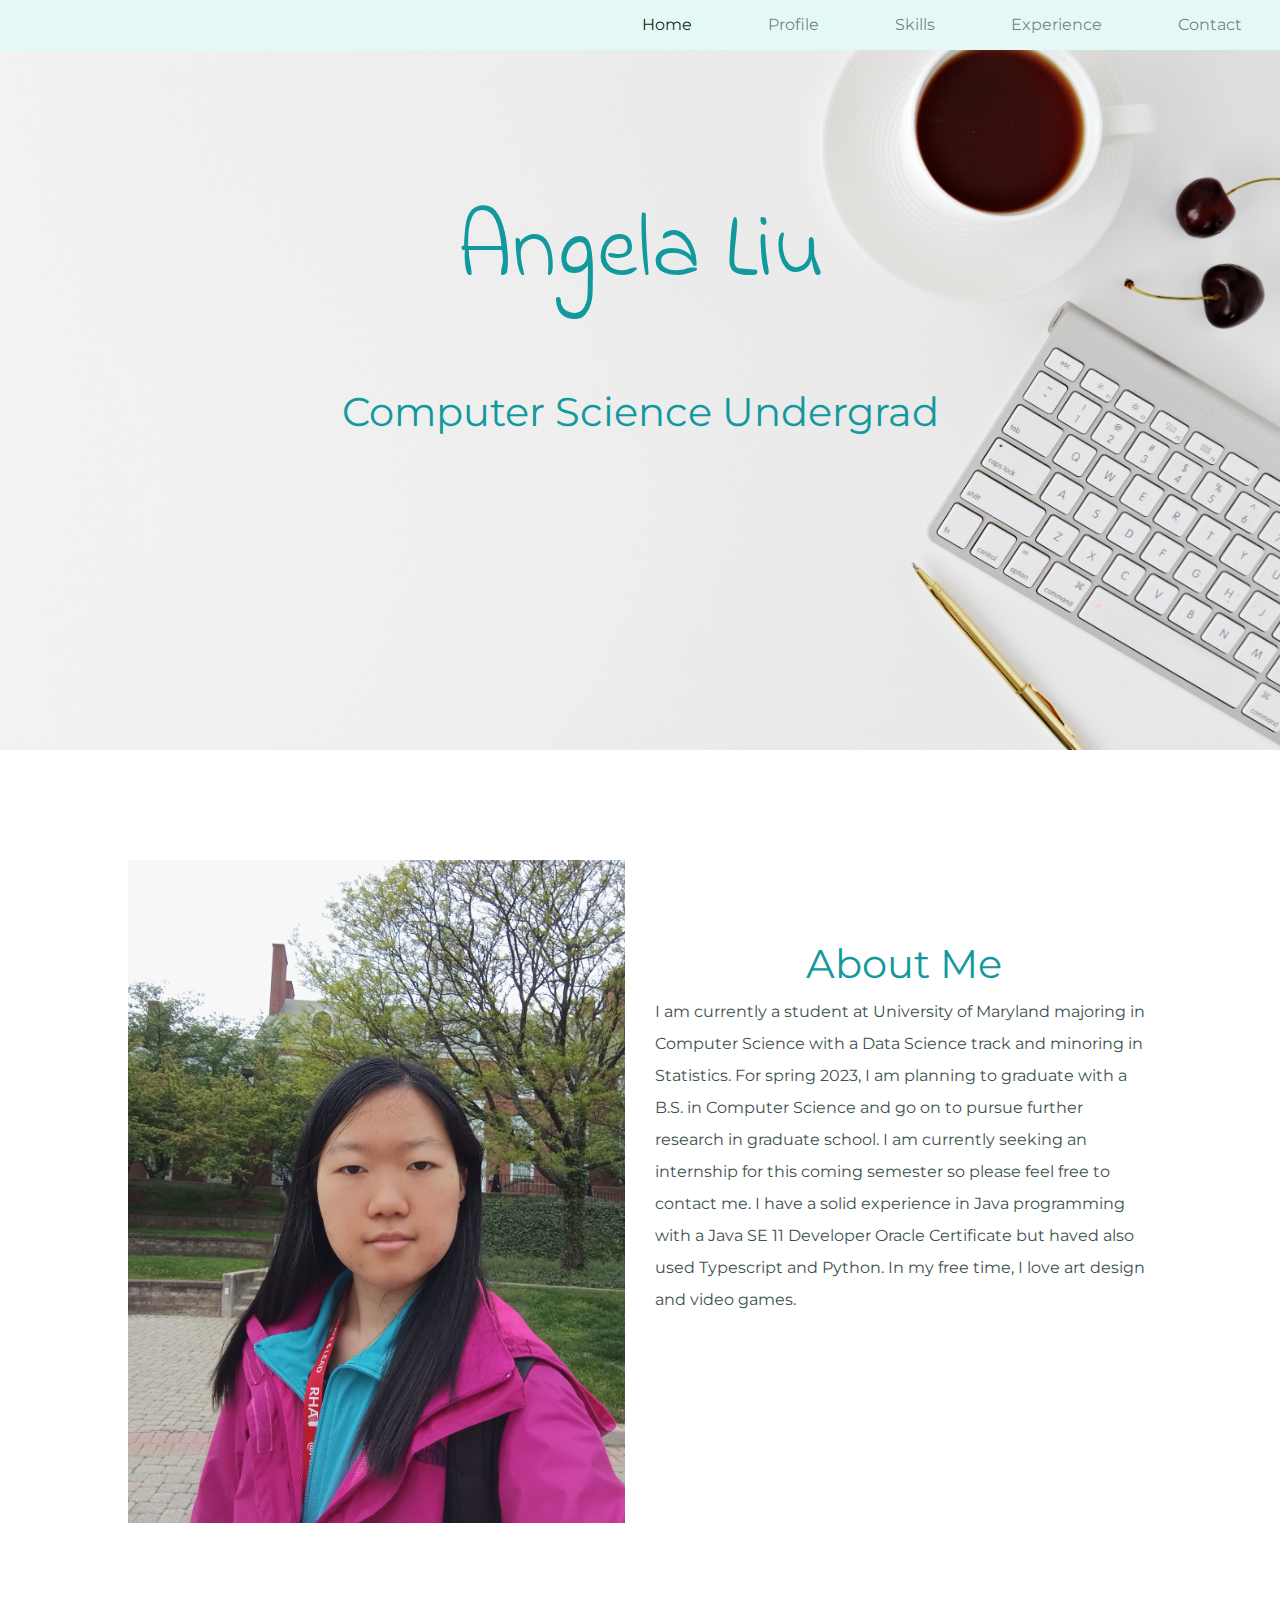
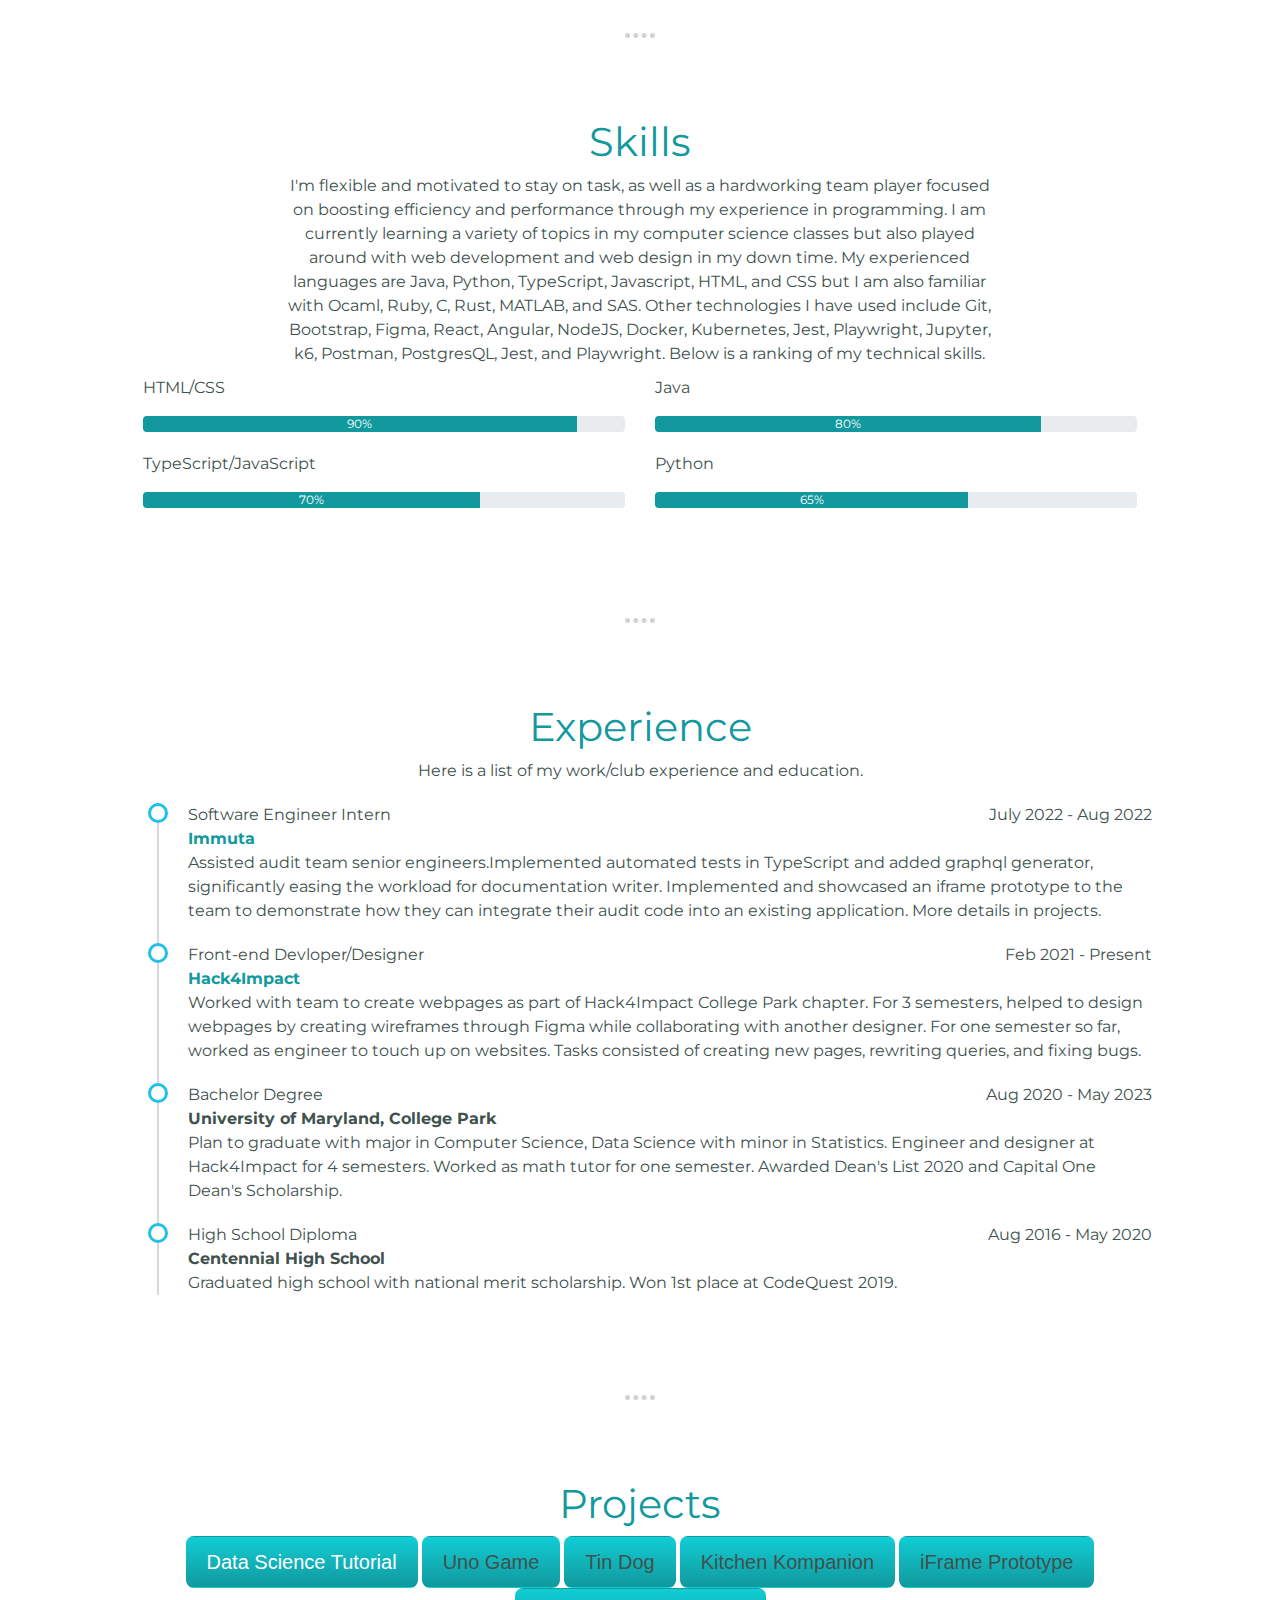
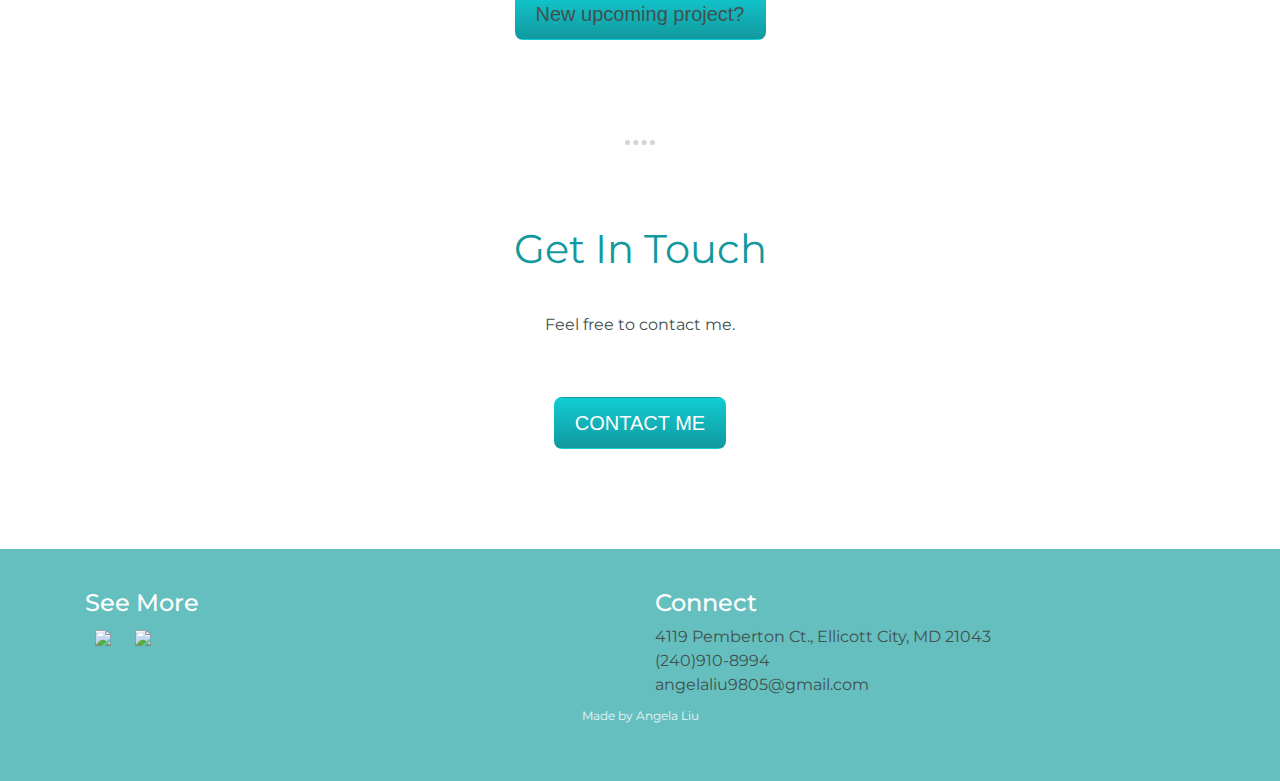
==== index.html @ 848d84c1 "touchups" ====
<!DOCTYPE html>
<html lang="en" dir="ltr">
  <head>
    <meta charset="utf-8">
    <title>Angela Liu</title>
    <link rel="stylesheet" href="https://cdn.jsdelivr.net/npm/bootstrap@4.0.0/dist/css/bootstrap.min.css" integrity="sha384-Gn5384xqQ1aoWXA+058RXPxPg6fy4IWvTNh0E263XmFcJlSAwiGgFAW/dAiS6JXm" crossorigin="anonymous">
    <link rel="stylesheet" href="css/styles.css">
    <link rel="icon" href="favicon.ico">
    <link href="https://fonts.googleapis.com/css2?family=Indie+Flower&family=Montserrat&display=swap" rel="stylesheet">
  </head>
  <body>
    <nav class="navbar fixed-top navbar-expand-lg navbar-light bg-light">
      <button class="navbar-toggler" type="button" data-toggle="collapse" data-target="#navbarNavDropdown" aria-controls="navbarNavDropdown" aria-expanded="false" aria-label="Toggle navigation">
        <span class="navbar-toggler-icon"></span>
      </button>
      <div class="collapse navbar-collapse" id="navbarNavDropdown">
        <ul class="navbar-nav ml-auto">
          <li class="nav-item active">
            <a class="nav-link" href="#top-container">Home <span class="sr-only">(current)</span></a>
          </li>
          <li class="nav-item">
            <a class="nav-link" href="#profile">Profile</a>
          </li>
          <li class="nav-item">
            <a class="nav-link" href="#skills">Skills</a>
          </li>
          <li class="nav-item">
            <a class="nav-link" href="#experience">Experience</a>
          </li>
          <li class="nav-item">
            <a class="nav-link" href="#contact-me">Contact</a>
          </li>
        </ul>
      </div>
    </nav>
    <div id="top-container">
      <h1>Angela Liu</h1>
      <h2>Computer Science Undergrad</h2>
    </div>
    <div id="middle-container">
      <div id="profile">
        <div class="row">
            <div class="col language">
              <img class="avatar" src="images/profile.jpg" alt="">
            </div>
            <div class="col language">
              <h2>About Me</h2>
        <p>
          I am currently a student at University of Maryland majoring in Computer Science with a Data Science track and minoring in Statistics. For spring 2023, I am planning to graduate with a B.S. in Computer Science and go on to pursue further research in graduate school. I am currently seeking an internship for this coming semester so please feel free to contact me. I have a solid experience in Java programming with a Java SE 11 Developer Oracle Certificate but haved also used Typescript and Python. In my free time, I love art design and video games.
        </p>
            </div>
          </div>
        
        
      </div>
      <hr>
      <div id="skills">
        <h2>Skills</h2>
        <p class="shrink">I'm flexible and motivated to stay on task, as well as a hardworking team player focused on boosting efficiency and performance through my experience in programming. I am currently learning a variety of topics in my computer science classes but also played around with web development and web design in my down time. My experienced languages are Java, Python, TypeScript, Javascript, HTML, and CSS but I am also familiar with Ocaml, Ruby, C, Rust, MATLAB, and SAS. Other technologies I have used include Git, Bootstrap, Figma, React, Angular, NodeJS, Docker, Kubernetes, Jest, Playwright, Jupyter, k6, Postman, PostgresQL, Jest, and Playwright. Below is a ranking of my technical skills.</p>
        <div class="container">
          <div class="row">
            <div class="col language">
              <p>HTML/CSS</p>
              <div class="progress">
                <div class="progress-bar" role="progressbar" style="width: 90%;" aria-valuenow="25" aria-valuemin="0" aria-valuemax="100">90%</div>
              </div>
            </div>
            <div class="col language">
              <p>Java</p>
              <div class="progress">
                <div class="progress-bar" role="progressbar" style="width: 80%;" aria-valuenow="25" aria-valuemin="0" aria-valuemax="100">80%</div>
              </div>
            </div>
          </div>
          <div class="row">
            <div class="col language">
              <p>TypeScript/JavaScript</p>
              <div class="progress">
                <div class="progress-bar" role="progressbar" style="width: 70%;" aria-valuenow="25" aria-valuemin="0" aria-valuemax="100">70%</div>
              </div>
            </div>
            <div class="col language">
              <p>Python</p>
              <div class="progress">
                <div class="progress-bar" role="progressbar" style="width: 65%;" aria-valuenow="25" aria-valuemin="0" aria-valuemax="100">65%</div>
              </div>
            </div>
          </div>
        </div>
        <hr>
        <!-- <div class="skill-row">
          <img class="art" src="images/web-design.png" alt="">
          <h3>Art/Design</h3>
          <p class="art-descr">Lorem ipsum dolor sit amet, quis in duis, iaculis id felis. Consectetuer vestibulum, nunc urna lectus, erat ligula. Hendrerit nam, lectus ante, ut lorem eros.</p>
        </div>
        <div class="skill-row">
          <img class="game" src="images/game-console.png" alt="">
          <h3>Video Games</h3>
          <p class="game-descr">Lorem ipsum dolor sit amet, mauris sed consectetuer. Etiam et eu, bibendum interdum, lacus quis mauris. Curabitur wisi, quisque vel eu, rutrum nam.</p>
        </div> -->
        <div id="experience">
          <h2>Experience</h2>
          <p>Here is a list of my work/club experience and education.</p>
          <ul class="timeline">
            <li>
              <a>Software Engineer Intern</a>
              <a class="float-right">July 2022 - Aug 2022</a>
              <br>
              <a href="https://www.immuta.com/"><b>Immuta</b></a>
              <p>Assisted audit team senior engineers.Implemented automated tests in TypeScript and added graphql generator, significantly easing the workload for documentation writer. Implemented and showcased an iframe prototype to the team to demonstrate how they can integrate their audit code into an existing application. More details in projects.</p>
            </li>
            <li>
              <a>Front-end Devloper/Designer</a>
              <a class="float-right">Feb 2021 - Present</a>
              <br>
              <a href="https://umd.hack4impact.org/"><b>Hack4Impact</b></a>
              <p>Worked with team to create webpages as part of Hack4Impact College Park chapter. For 3 semesters, helped to design webpages by creating wireframes through Figma while collaborating with another designer. For one semester so far, worked as engineer to touch up on websites. Tasks consisted of creating new pages, rewriting queries, and fixing bugs.</p>
            </li>
            <li>
              <a>Bachelor Degree</a>
              <a class="float-right">Aug 2020 - May 2023</a>
              <br>
              <b>University of Maryland, College Park</b>
              <p>Plan to graduate with major in Computer Science, Data Science with minor in Statistics. Engineer and designer at Hack4Impact for 4 semesters. Worked as math tutor for one semester. Awarded Dean's List 2020 and Capital One Dean's Scholarship.</p>
            </li>
            <li>
              <a>High School Diploma</a>
              <a class="float-right">Aug 2016 - May 2020</a>
              <br>
              <b>Centennial High School</b>
              <p>Graduated high school with national merit scholarship. Won 1st place at CodeQuest 2019.</p>
            </li>
          </ul>
        </div>
      </div>
      <hr>
      <div id="projects">
        <h2>Projects</h2>
        <a class="btn" href="https://al118.github.io/">Data Science Tutorial</a>
        <a class="btn">Uno Game</a>
        <a class="btn">Tin Dog</a>
        <a class="btn">Kitchen Kompanion</a>
        <a class="btn">iFrame Prototype</a>
        <a class="btn">New upcoming project?</a>
      </div>
      <hr>
      <div id="contact-me">
        <h2>Get In Touch</h2>
        <p class="split">Feel free to contact me.</p>
        <a class="btn" href="mailto:angelaliu9805@gmail.com">CONTACT ME</a>
      </div>
    </div>

    <div id="bottom-container">
      <div class="container left-align">
        <div class="row">
          <div class="col">
            <h4>See More</h4>
            <a class="footer-link" href="https://www.linkedin.com/in/angela-liu-601025204"><img src="images/linkedin.png" style="width:50px"></a>
            <a class="footer-link" href="https://github.com/aL118"><img src="images/github.png" style="width:50px"></a>
          </div>
          <div class="col">
            <h4>Connect</h4>
            <img src="images/pin.png" alt="" style="width:30px"><span>4119 Pemberton Ct., Ellicott City, MD 21043</span>
            <br>
            <img src="images/phone-call.png" alt="" style="width:30px"><span>(240)910-8994</span>
            <br>
            <img src="images/inbox.png" alt="" style="width:30px"><span>angelaliu9805@gmail.com</span>
          </div>
        </div>
      </div>
      <p class="surname">Made by Angela Liu</p>
    </div>
    <script src="https://code.jquery.com/jquery-3.2.1.slim.min.js" integrity="sha384-KJ3o2DKtIkvYIK3UENzmM7KCkRr/rE9/Qpg6aAZGJwFDMVNA/GpGFF93hXpG5KkN" crossorigin="anonymous"></script>
    <script src="https://cdn.jsdelivr.net/npm/popper.js@1.12.9/dist/umd/popper.min.js" integrity="sha384-ApNbgh9B+Y1QKtv3Rn7W3mgPxhU9K/ScQsAP7hUibX39j7fakFPskvXusvfa0b4Q" crossorigin="anonymous"></script>
    <script src="https://cdn.jsdelivr.net/npm/bootstrap@4.0.0/dist/js/bootstrap.min.js" integrity="sha384-JZR6Spejh4U02d8jOt6vLEHfe/JQGiRRSQQxSfFWpi1MquVdAyjUar5+76PVCmYl" crossorigin="anonymous"></script>
  </body>
</html>
---- css/styles.css ----
body{
  margin:0;
  text-align: center;
  font-family: 'Montserrat', sans-serif;
  color:#40514E
}
h1{
  margin: 50px auto 0 auto;
  font-family: 'Indie Flower', cursive;
  font-size: 5.625rem;
  color: #11999E;
}
h2{
  font-size:2.5em;
  font-weight:normal;
  color: #11999E;
  padding-top: 80px;
}
h3{
  color: #11999E;
}
a{
  color: #11999E;
  text-decoration: none;
}
a:hover{
  color:#EAF6F6;
}
hr{
  border-style:none;
  border-top:dotted;
  border-width:thick;
  border-color:lightgray;
  width:3%;
  margin:100px auto 0px auto;
}
.avatar{
  width:100%;
}
.art{
  width:25%;
  float:left;
  margin-right:30px;
}
.game{
  width:25%;
  float:right;
  margin-left: 30px;
}
#top-container{
  padding-top:100px;
  background-image: url('../images/desk2.jpg');
  background-repeat: no-repeat;
  background-size: 100%;
  margin-top: 50px;
  height: 700px;
}
.top-cloud{
  position:absolute;
  top:50px;
  right:100px;
  width:15%;
}
.bottom-cloud{
  position:absolute;
  left:100px;
  width:15%;
}
.skill-row{
  text-align: left;
  line-height:2;
}
.language{
  margin: 10px 0 10px 0;
}
.language p{
  text-align: left;
}
#middle-container{
  width:80%;
  margin:100px auto 100px auto;
}
.shrink{
  width:70%;
  margin:0px auto 0px auto;
}
#profile{
  margin:auto;
  line-height:2;
}
#bottom-container{
  background-color: #66BFBF;
  padding:40px 0 40px 0;
  margin-top:50px;
}
.surname{
  color: #EAF6F6;
  font-size:.75em;
  padding-top:10px;
}
.footer-link{
  font-weight:bold;
  margin:10px;
}
.btn {
  background: #11cdd4;
  background-image: -webkit-linear-gradient(top, #11cdd4, #11999e);
  background-image: -moz-linear-gradient(top, #11cdd4, #11999e);
  background-image: -ms-linear-gradient(top, #11cdd4, #11999e);
  background-image: -o-linear-gradient(top, #11cdd4, #11999e);
  background-image: linear-gradient(to bottom, #11cdd4, #11999e);
  -webkit-border-radius: 8;
  -moz-border-radius: 8;
  border-radius: 8px;
  font-family: Arial;
  color: #ffffff;
  font-size: 20px;
  padding: 10px 20px 10px 20px;
  text-decoration: none;
}

.btn:hover {
  background: #30e3cb;
  background-image: -webkit-linear-gradient(top, #30e3cb, #2bc4ad);
  background-image: -moz-linear-gradient(top, #30e3cb, #2bc4ad);
  background-image: -ms-linear-gradient(top, #30e3cb, #2bc4ad);
  background-image: -o-linear-gradient(top, #30e3cb, #2bc4ad);
  background-image: linear-gradient(to bottom, #30e3cb, #2bc4ad);
  text-decoration: none;
}
.split{
  width:40%;
  margin:40px auto 60px;
}
ul.timeline {
  list-style-type: none;
  position: relative;
  text-align: left;
}
ul.timeline:before {
  content: ' ';
  background: #d4d9df;
  display: inline-block;
  position: absolute;
  left: 29px;
  width: 2px;
  height: 100%;
  z-index: 400;
}
ul.timeline > li {
  margin: 20px 0;
  padding-left: 20px;
}
ul.timeline > li:before {
  content: ' ';
  background: white;
  display: inline-block;
  position: absolute;
  border-radius: 50%;
  border: 3px solid #22c0e8;
  left: 20px;
  width: 20px;
  height: 20px;
  z-index: 400;
}

.left-align{
  text-align: left;
}

#bottom-container h4{
  color:#ffffff;
}
.navbar-nav > li{
  padding-left:30px;
  padding-right:30px;
}
.progress-bar{
  background-color:#11999E;
}
.navbar {
  background-color: #E4F9F5!important;
  padding: 0;
  height: 50px;
}
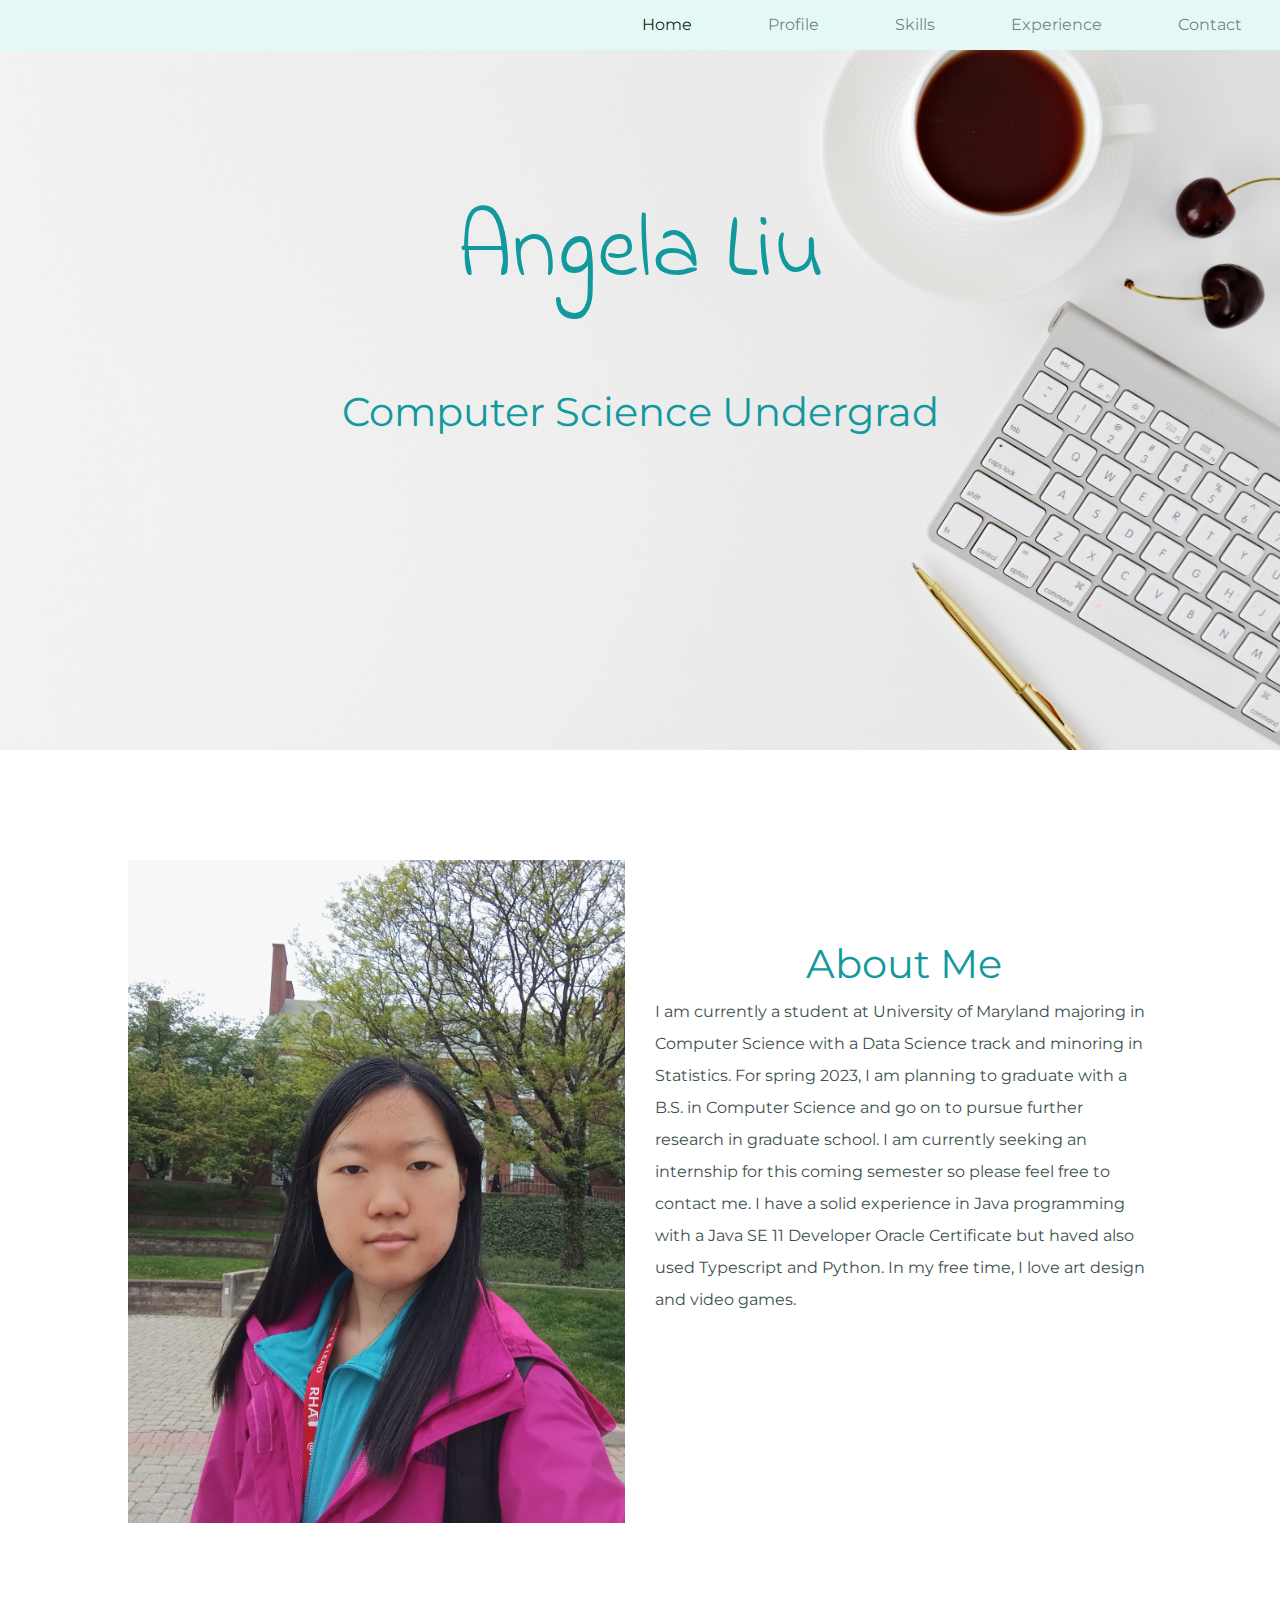
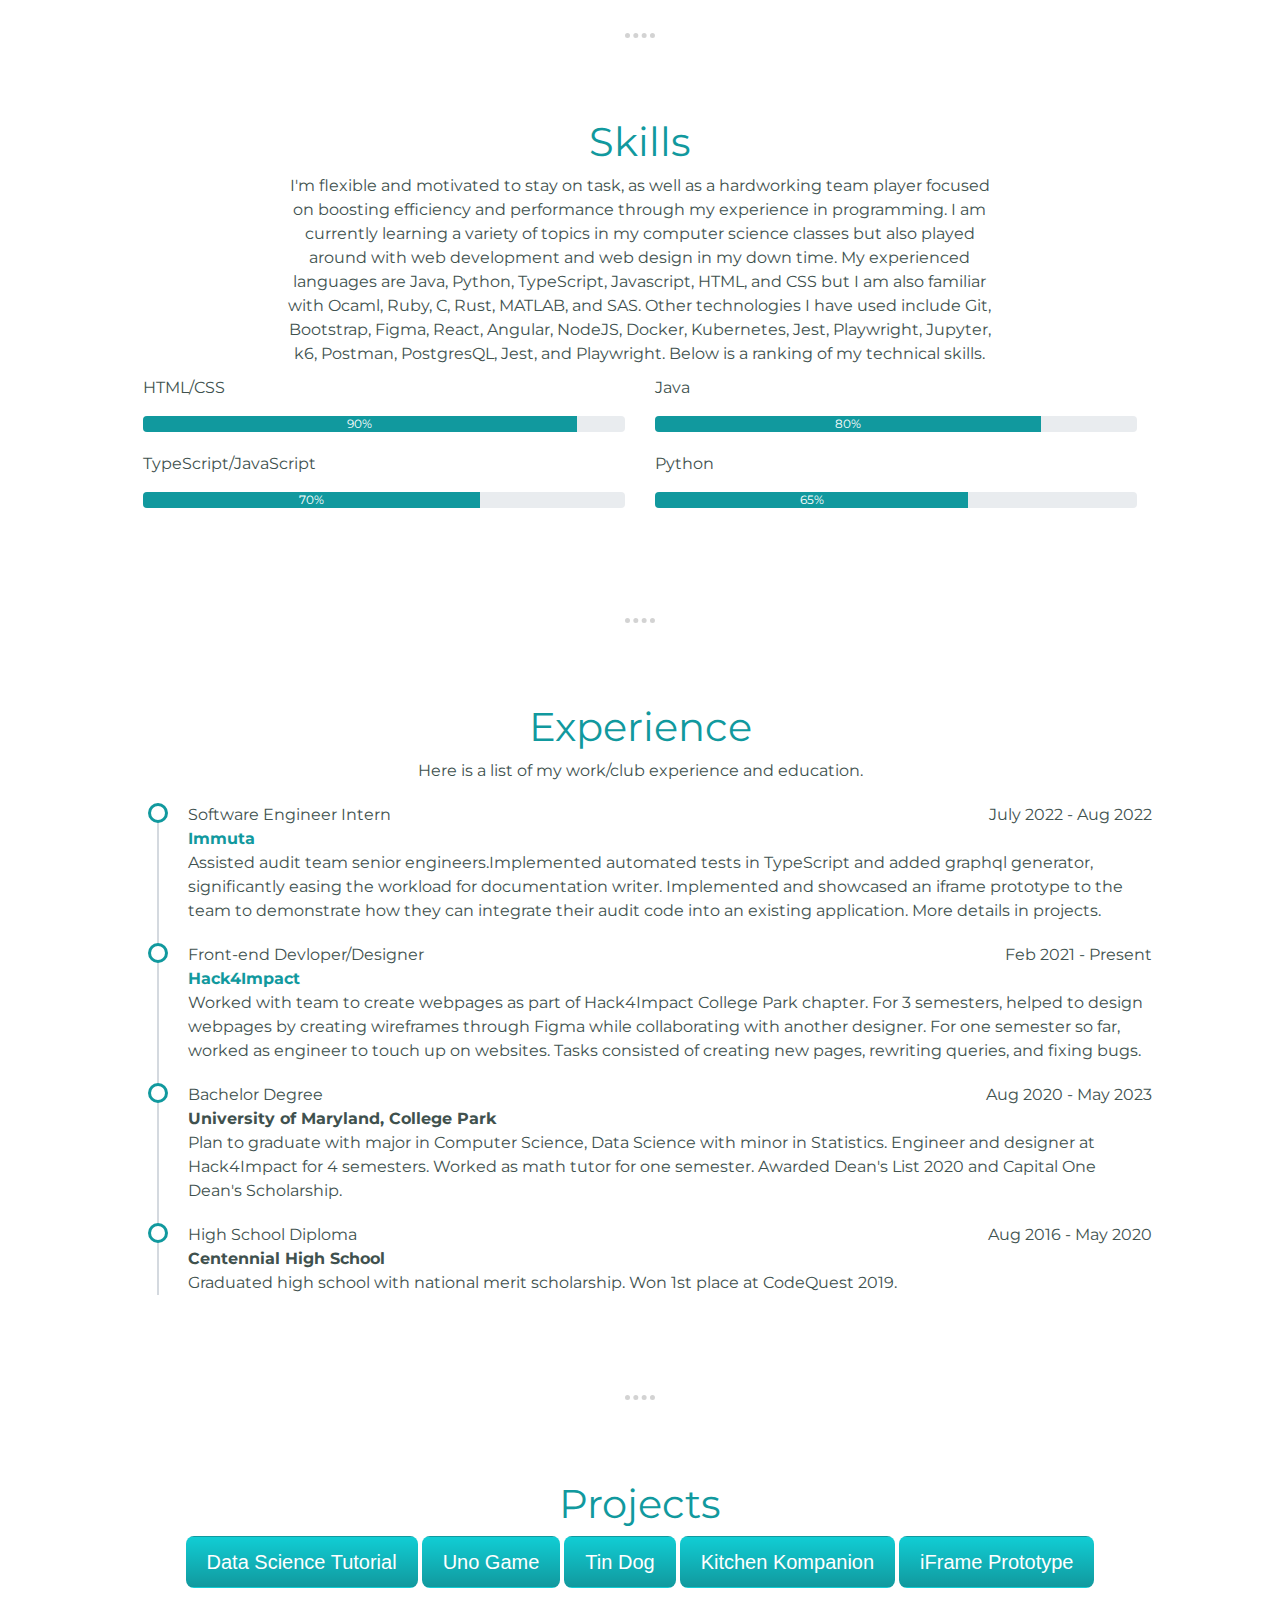
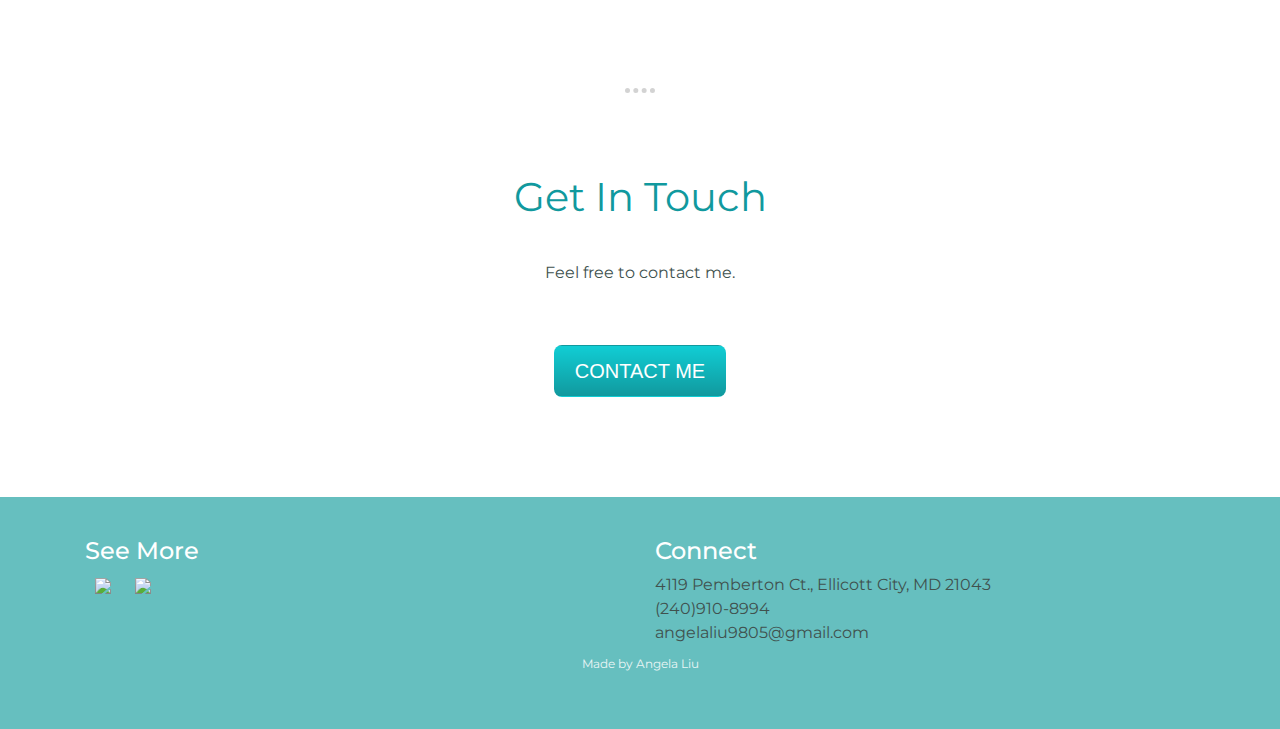
==== commit fe04e6c2: "prepare for hosting" ====
--- a/index.html
+++ b/index.html
@@ -137,11 +137,10 @@
       <div id="projects">
         <h2>Projects</h2>
         <a class="btn" href="https://al118.github.io/">Data Science Tutorial</a>
-        <a class="btn">Uno Game</a>
-        <a class="btn">Tin Dog</a>
-        <a class="btn">Kitchen Kompanion</a>
-        <a class="btn">iFrame Prototype</a>
-        <a class="btn">New upcoming project?</a>
+        <a class="btn" href="https://github.com/aL118/Uno">Uno Game</a>
+        <a class="btn" href="https://github.com/aL118/TinDog">Tin Dog</a>
+        <a class="btn" href="https://github.com/cekastner/CMSC434_Project">Kitchen Kompanion</a>
+        <a class="btn" href="https://github.com/immuta/audit-prototypes/tree/main/META-339-module-iframe">iFrame Prototype</a>
       </div>
       <hr>
       <div id="contact-me">
--- a/css/styles.css
+++ b/css/styles.css
@@ -157,7 +157,7 @@
   display: inline-block;
   position: absolute;
   border-radius: 50%;
-  border: 3px solid #22c0e8;
+  border: 3px solid #11999E;
   left: 20px;
   width: 20px;
   height: 20px;
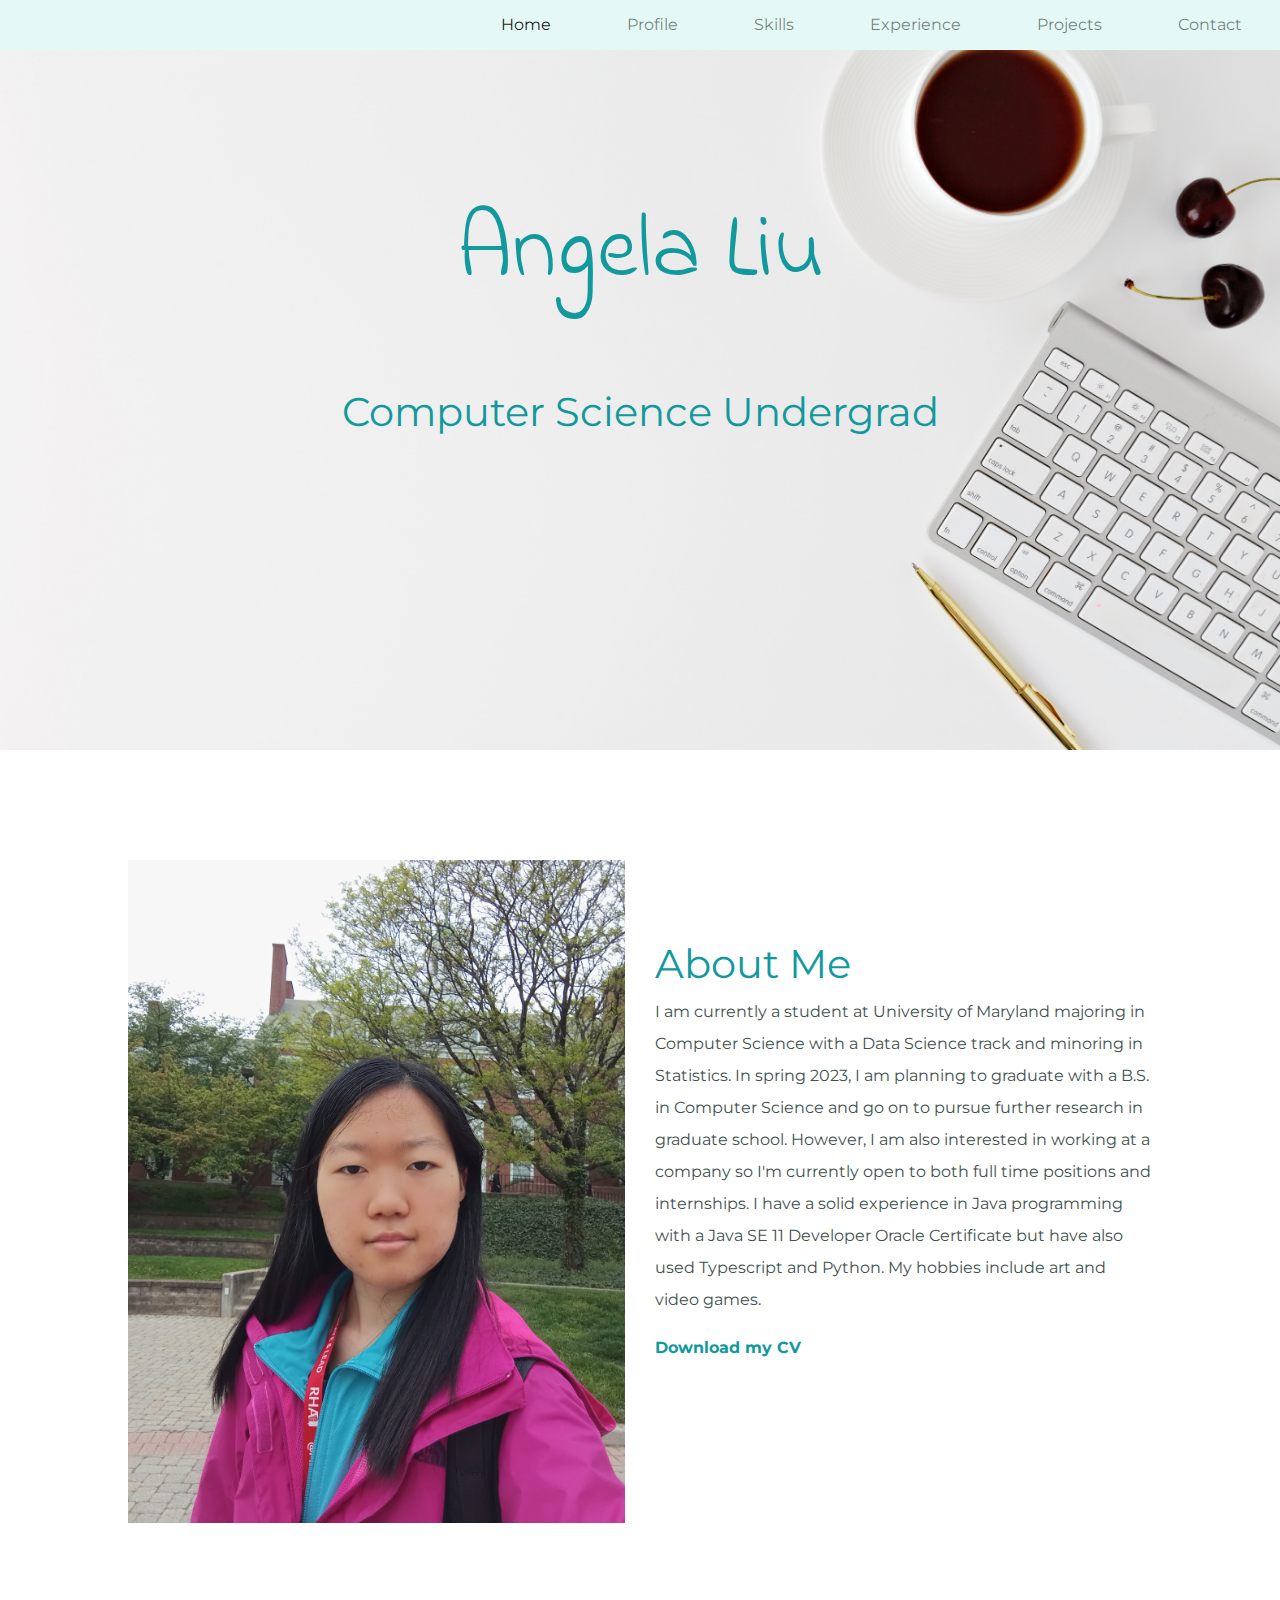
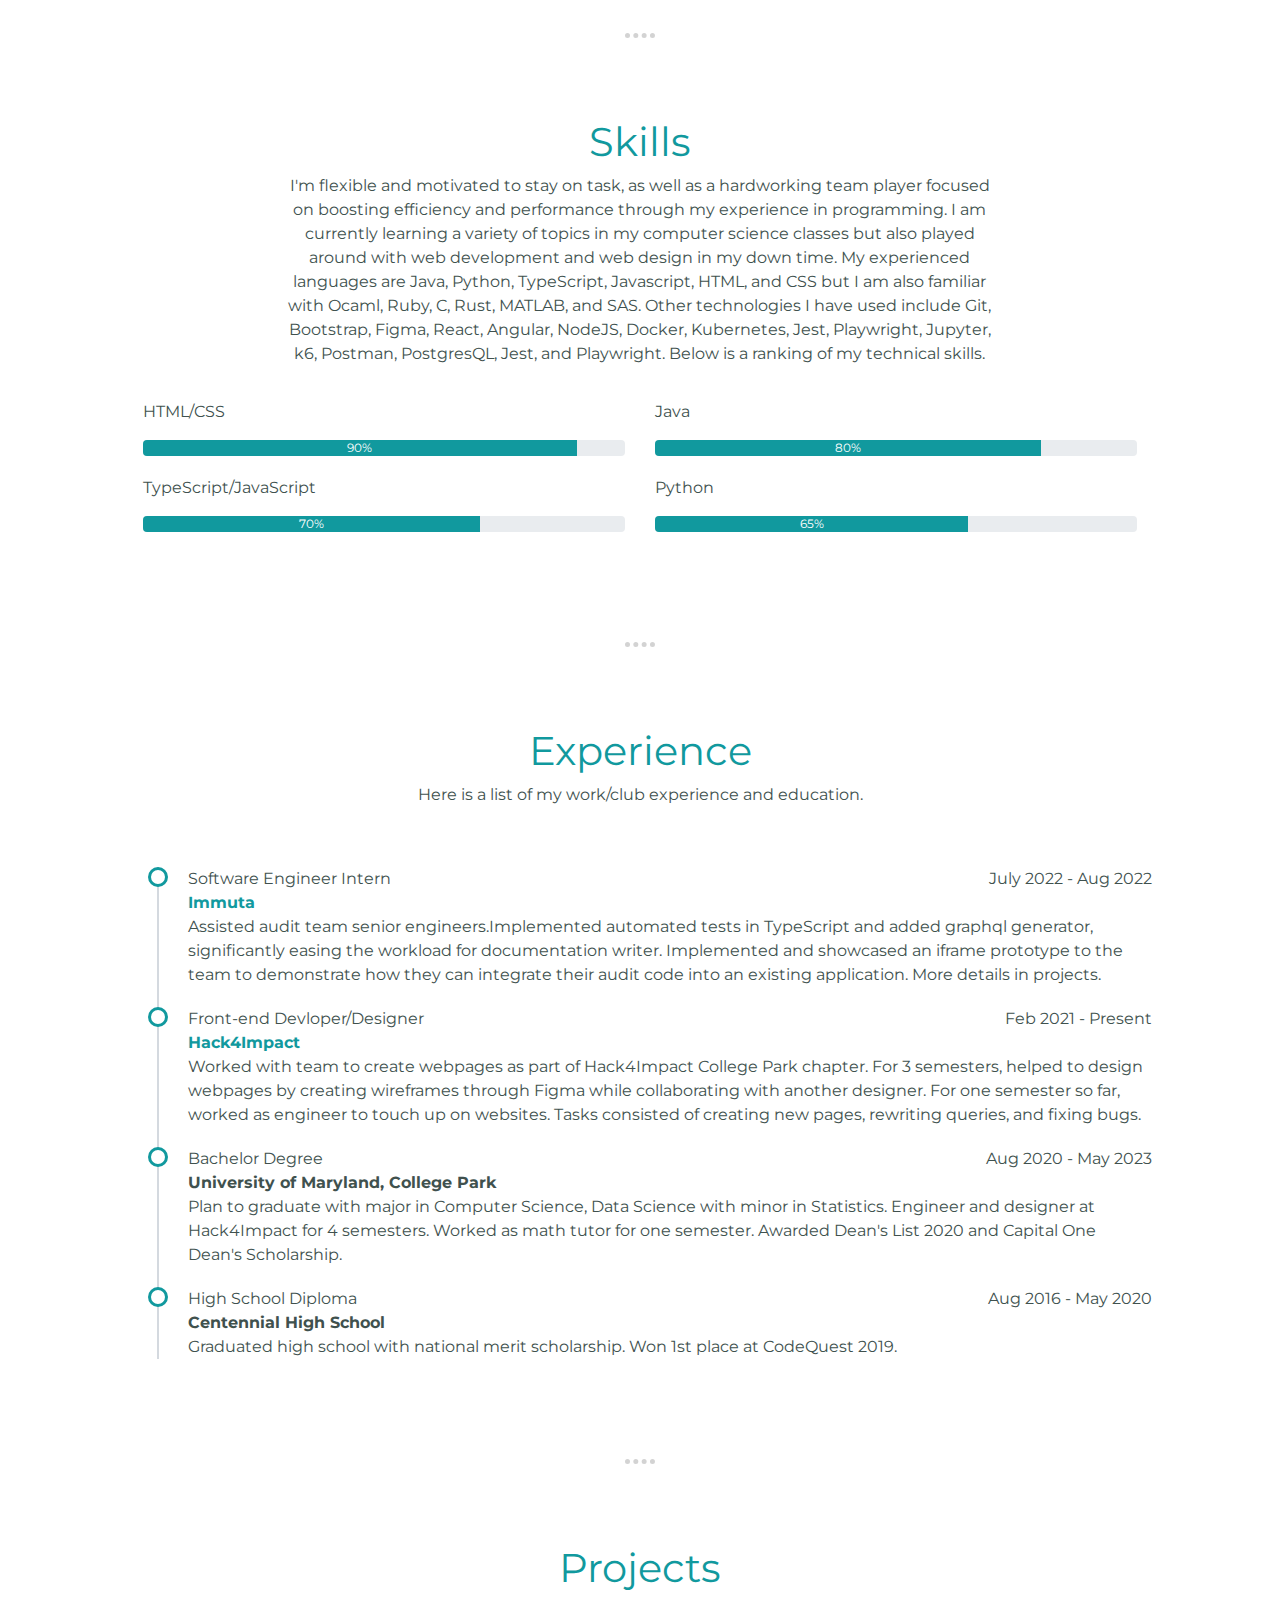
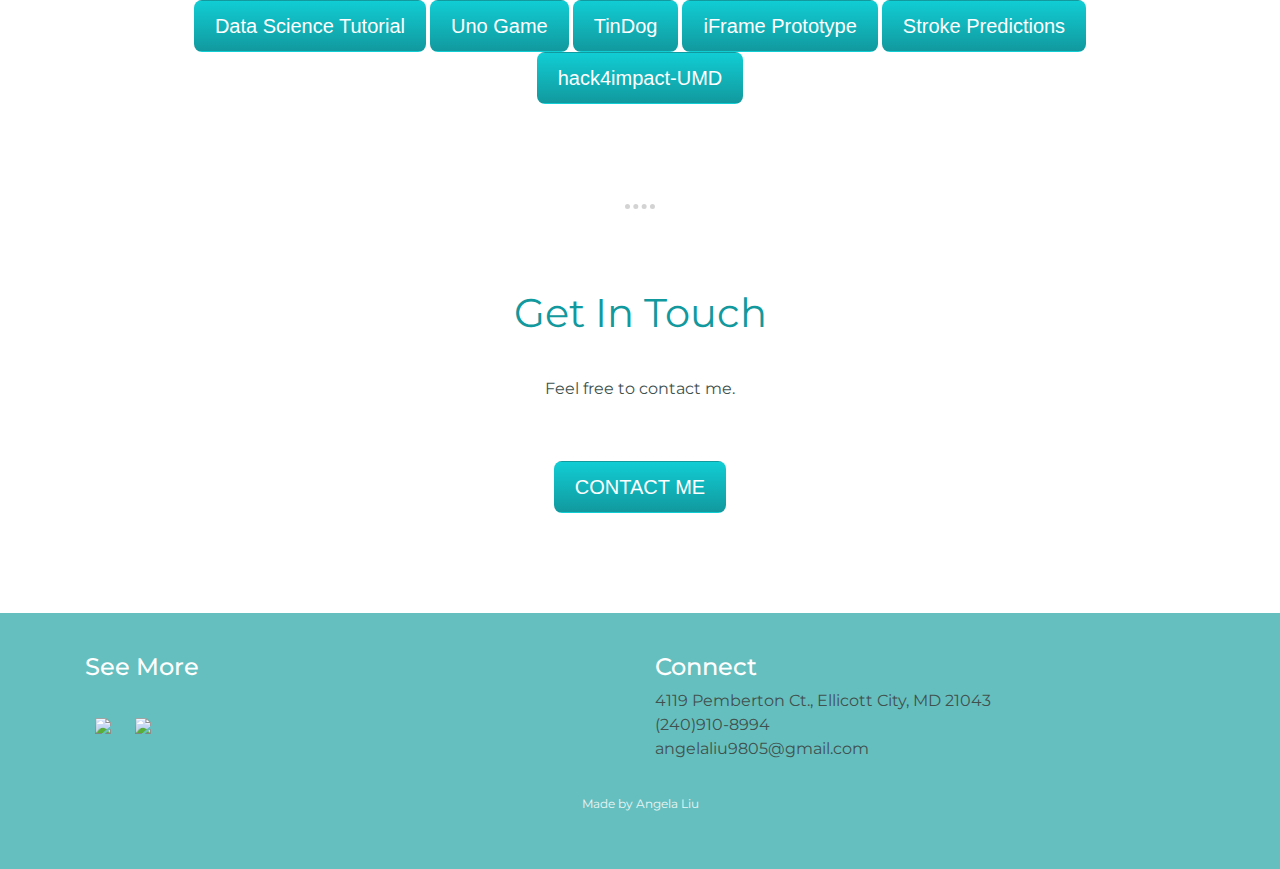
==== commit dbb4cbe9: "Free up github.io" ====
--- a/index.html
+++ b/index.html
@@ -28,6 +28,9 @@
             <a class="nav-link" href="#experience">Experience</a>
           </li>
           <li class="nav-item">
+            <a class="nav-link" href="#projects">Projects</a>
+          </li>
+          <li class="nav-item">
             <a class="nav-link" href="#contact-me">Contact</a>
           </li>
         </ul>
@@ -43,11 +46,14 @@
             <div class="col language">
               <img class="avatar" src="images/profile.jpg" alt="">
             </div>
-            <div class="col language">
+            <div class="col language left-align">
               <h2>About Me</h2>
-        <p>
-          I am currently a student at University of Maryland majoring in Computer Science with a Data Science track and minoring in Statistics. For spring 2023, I am planning to graduate with a B.S. in Computer Science and go on to pursue further research in graduate school. I am currently seeking an internship for this coming semester so please feel free to contact me. I have a solid experience in Java programming with a Java SE 11 Developer Oracle Certificate but haved also used Typescript and Python. In my free time, I love art design and video games.
-        </p>
+              <p>
+                I am currently a student at University of Maryland majoring in Computer Science with a Data Science track and minoring in Statistics. In spring 2023, I am planning to graduate with a B.S. in Computer Science and go on to pursue further research in graduate school. However, I am also interested in working at a company so I'm currently open to both full time positions and internships. I have a solid experience in Java programming with a Java SE 11 Developer Oracle Certificate but have also used Typescript and Python. My hobbies include art and video games.
+              </p>
+              <a href="pages/Resume.pdf" download>
+                <b>Download my CV</b>
+              </a>
             </div>
           </div>
         
@@ -57,6 +63,7 @@
       <div id="skills">
         <h2>Skills</h2>
         <p class="shrink">I'm flexible and motivated to stay on task, as well as a hardworking team player focused on boosting efficiency and performance through my experience in programming. I am currently learning a variety of topics in my computer science classes but also played around with web development and web design in my down time. My experienced languages are Java, Python, TypeScript, Javascript, HTML, and CSS but I am also familiar with Ocaml, Ruby, C, Rust, MATLAB, and SAS. Other technologies I have used include Git, Bootstrap, Figma, React, Angular, NodeJS, Docker, Kubernetes, Jest, Playwright, Jupyter, k6, Postman, PostgresQL, Jest, and Playwright. Below is a ranking of my technical skills.</p>
+        <br>
         <div class="container">
           <div class="row">
             <div class="col language">
@@ -101,6 +108,7 @@
         <div id="experience">
           <h2>Experience</h2>
           <p>Here is a list of my work/club experience and education.</p>
+          <br>
           <ul class="timeline">
             <li>
               <a>Software Engineer Intern</a>
@@ -136,11 +144,13 @@
       <hr>
       <div id="projects">
         <h2>Projects</h2>
-        <a class="btn" href="https://al118.github.io/">Data Science Tutorial</a>
-        <a class="btn" href="https://github.com/aL118/Uno">Uno Game</a>
-        <a class="btn" href="https://github.com/aL118/TinDog">Tin Dog</a>
-        <a class="btn" href="https://github.com/cekastner/CMSC434_Project">Kitchen Kompanion</a>
-        <a class="btn" href="https://github.com/immuta/audit-prototypes/tree/main/META-339-module-iframe">iFrame Prototype</a>
+        <button class="btn" onclick="window.location.href='pages/Climate.html';">Data Science Tutorial</button>
+        <button class="btn" onclick="window.location.href='https://github.com/aL118/Uno';">Uno Game</button>
+        <button class="btn" onclick="window.location.href='pages/TinDog/index.html';">TinDog</button>
+        <!-- <button class="btn" onclick="window.location.href='https://github.com/cekastner/CMSC434_Project';">Kitchen Kompanion</button> -->
+        <button class="btn" onclick="window.location.href='https://github.com/immuta/audit-prototypes/tree/main/META-339-module-iframe';">iFrame Prototype</button>
+        <button class="btn" onclick="window.location.href='pages/Neural Networks.html';">Stroke Predictions</button>
+        <button class="btn" onclick="window.location.href='https://umd.hack4impact.org/';">hack4impact-UMD</button>
       </div>
       <hr>
       <div id="contact-me">
@@ -155,6 +165,7 @@
         <div class="row">
           <div class="col">
             <h4>See More</h4>
+            <br>
             <a class="footer-link" href="https://www.linkedin.com/in/angela-liu-601025204"><img src="images/linkedin.png" style="width:50px"></a>
             <a class="footer-link" href="https://github.com/aL118"><img src="images/github.png" style="width:50px"></a>
           </div>
@@ -168,6 +179,7 @@
           </div>
         </div>
       </div>
+      <br>
       <p class="surname">Made by Angela Liu</p>
     </div>
     <script src="https://code.jquery.com/jquery-3.2.1.slim.min.js" integrity="sha384-KJ3o2DKtIkvYIK3UENzmM7KCkRr/rE9/Qpg6aAZGJwFDMVNA/GpGFF93hXpG5KkN" crossorigin="anonymous"></script>
